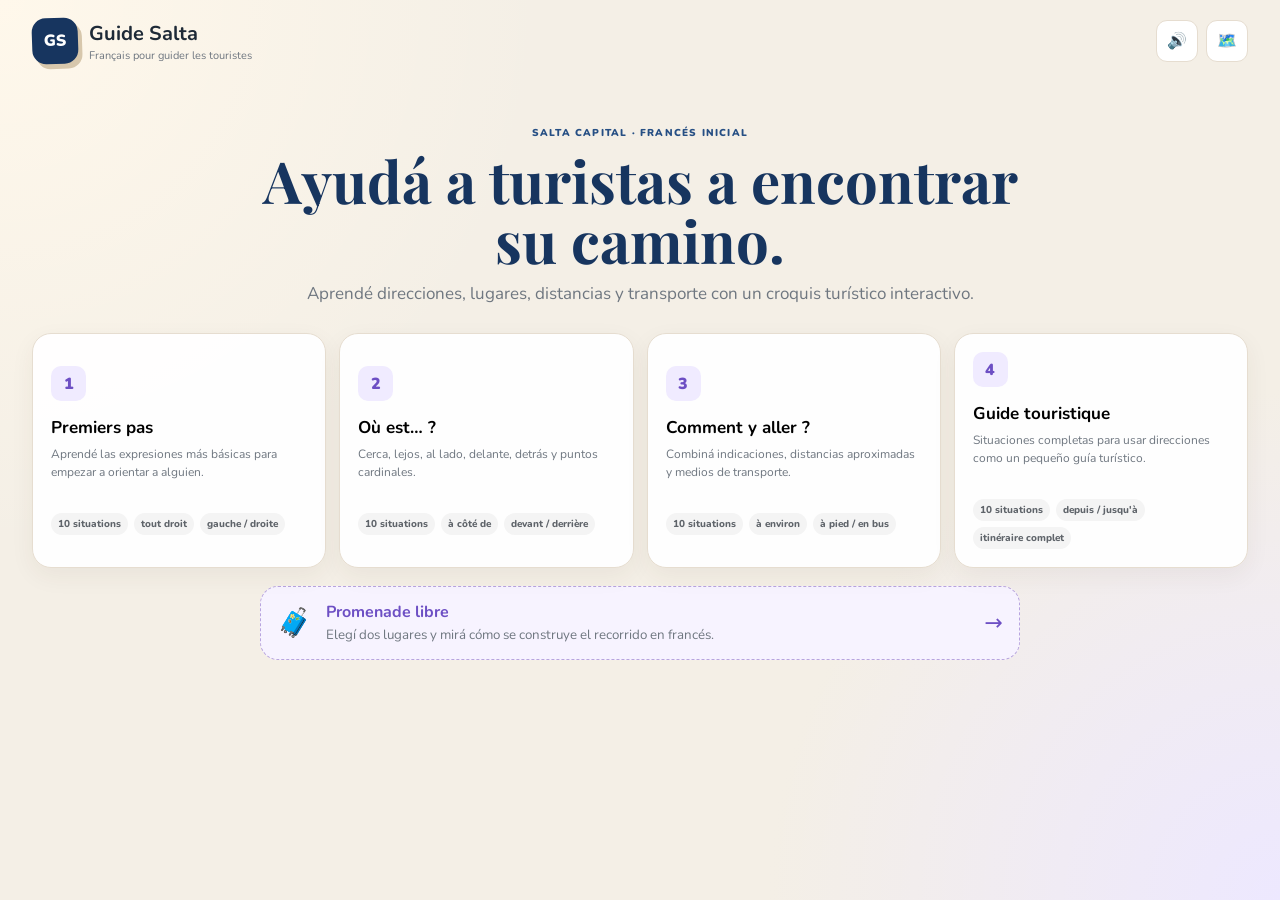
==== index.html @ bd531d29 "chore: organize Guide Salta at repository root" ====
<!doctype html>
<html lang="es">
<head>
  <meta charset="utf-8">
  <meta name="viewport" content="width=device-width,initial-scale=1">
  <meta name="theme-color" content="#f4efe6">
  <title>Guide Salta — Français pour touristes</title>
  <link rel="stylesheet" href="css/styles.css">
</head>
<body>
  <main class="app-shell">
    <header class="topbar">
      <a class="brand" href="index.html" aria-label="Guide Salta inicio">
        <span class="brand-mark">GS</span>
        <span>
          <strong>Guide Salta</strong>
          <small>Français pour guider les touristes</small>
        </span>
      </a>

      <div class="top-actions">
        <button class="icon-btn" id="audioSettingsBtn" title="Configurar pronunciación">🔊</button>
        <button class="icon-btn" id="exploreBtn" title="Explorar mapa">🗺️</button>
      </div>
    </header>

    <section id="homeScreen" class="home-screen">
      <div class="home-copy">
        <span class="eyebrow">SALTA CAPITAL · FRANCÉS INICIAL</span>
        <h1>Ayudá a turistas a encontrar su camino.</h1>
        <p>Aprendé direcciones, lugares, distancias y transporte con un croquis turístico interactivo.</p>
      </div>

      <div class="level-grid" id="levelGrid"></div>

      <button class="freewalk-card" id="freeWalkBtn">
        <span class="freewalk-icon">🧳</span>
        <span>
          <b>Promenade libre</b>
          <small>Elegí dos lugares y mirá cómo se construye el recorrido en francés.</small>
        </span>
        <span class="arrow">→</span>
      </button>
    </section>

    <section id="gameScreen" class="game-screen hidden">
      <div class="game-grid">
        <section class="map-panel card">
          <div class="map-toolbar">
            <div>
              <span class="mini-label">CROQUIS TURÍSTICO</span>
              <h2>Centro de Salta</h2>
            </div>
            <div class="map-toolbar-right">
              <span class="north">N ↑</span>
              <button class="soft-btn" id="resetMapBtn">Centrar</button>
            </div>
          </div>

          <div class="map-wrap" id="mapWrap">
            <object id="mapObject" data="assets/map/salta-centro.svg" type="image/svg+xml" aria-label="Croquis turístico de Salta"></object>

            <svg class="route-overlay" id="routeOverlay" viewBox="0 0 1000 760" preserveAspectRatio="none" aria-hidden="true">
              <polyline id="routeLine" points="" />
            </svg>

            <div class="suitcase-marker" id="suitcaseMarker">
              <span class="suitcase-bubble">🧳</span>
              <span class="suitcase-tag">Nous sommes ici</span>
            </div>

            <div class="destination-marker" id="destinationMarker">
              <span>★</span>
              <small>Destination</small>
            </div>
          </div>

          <div class="map-legend">
            <span><i class="legend-dot here"></i> Vous êtes ici</span>
            <span><i class="legend-dot dest"></i> Destination</span>
            <span><i class="legend-line"></i> Trajet</span>
          </div>

          <div class="walk-steps hidden" id="walkSteps">
            <div class="walk-steps-title">🚶 Recorrido</div>
            <div class="walk-steps-list" id="walkStepsList"></div>
          </div>
        </section>

        <aside class="quiz-panel card">
          <div class="quiz-head">
            <button class="back-btn" id="backHomeBtn">← Niveles</button>
            <span id="levelBadge" class="level-badge"></span>
          </div>

          <div class="progress-row">
            <div class="progress"><div id="progressFill"></div></div>
            <span id="progressText">1 / 10</span>
          </div>

          <section class="tourist-question">
            <div class="question-title-row">
              <span class="question-label">🗣️ LE TOURISTE</span>
              <button class="listen-btn" id="listenBtn">🔊 Escuchar</button>
            </div>
            <p id="questionText" class="question-text"></p>
            <button class="translation-toggle" id="translationToggle">🇪🇸 Ver traducción</button>
            <p id="translationText" class="translation-text hidden"></p>
          </section>

          <div class="mission-chips">
            <span class="mission-chip route-chip" id="routeChip"></span>
            <span class="mission-chip distance-chip" id="distanceChip"></span>
            <span class="mission-chip transport-chip" id="transportChip"></span>
            <span class="mission-chip proximity-chip" id="proximityChip"></span>
          </div>

          <section class="answer-area">
            <div class="answer-heading">
              <span>¿Qué le responderías?</span>
              <span id="scoreText">⭐ 0</span>
            </div>
            <div id="answers" class="answers"></div>
          </section>

          <div id="feedback" class="feedback">
            Mirá dónde está la valijita y dónde está el destino.
          </div>

          <div class="quiz-actions">
            <button class="soft-btn" id="hintBtn">💡 Pista</button>
            <button class="soft-btn" id="helpBtn">📖 Ayuda</button>
            <button class="primary-btn" id="nextBtn" disabled>Siguiente →</button>
          </div>
        </aside>
      </div>
    </section>

    <section id="freeWalkScreen" class="game-screen hidden">
      <div class="game-grid">
        <section class="map-panel card">
          <div class="map-toolbar">
            <div>
              <span class="mini-label">PROMENADE LIBRE</span>
              <h2>Explorá el centro</h2>
            </div>
            <button class="soft-btn" id="freeBackBtn">← Inicio</button>
          </div>

          <div class="map-wrap">
            <object data="assets/map/salta-centro.svg" type="image/svg+xml" aria-label="Croquis turístico de Salta"></object>
            <svg class="route-overlay" id="freeRouteOverlay" viewBox="0 0 1000 760" preserveAspectRatio="none" aria-hidden="true">
              <polyline id="freeRouteLine" points="" />
            </svg>
            <div class="suitcase-marker" id="freeSuitcase">
              <span class="suitcase-bubble">🧳</span>
              <span class="suitcase-tag">Départ</span>
            </div>
            <div class="destination-marker" id="freeDestination">
              <span>★</span><small>Arrivée</small>
            </div>
          </div>
        </section>

        <aside class="quiz-panel card free-panel">
          <span class="mini-label">CONSTRUIRE UN TRAJET</span>
          <h2>¿Desde dónde hasta dónde?</h2>
          <p class="muted">Elegí dos puntos y generamos una indicación sencilla en francés.</p>

          <label class="field-label" for="freeFrom">Depuis · Desde</label>
          <select id="freeFrom" class="select"></select>

          <label class="field-label" for="freeTo">Jusqu'à · Hasta</label>
          <select id="freeTo" class="select"></select>

          <button class="primary-btn full" id="buildRouteBtn">Construir recorrido</button>

          <div class="free-result hidden" id="freeResult">
            <span class="question-label">ITINÉRAIRE</span>
            <p id="freePhrase"></p>
            <div class="free-walk-steps" id="freeWalkSteps"></div>
            <div class="free-result-actions">
              <button class="listen-btn" id="freeListenBtn">🔊 Escuchar</button>
              <button class="soft-btn" id="freeSlowBtn">🐢 Más lento</button>
            </div>
          </div>

          <div class="tip-card">
            <b>Vocabulaire</b>
            <span><strong>depuis</strong> — desde</span>
            <span><strong>jusqu'à</strong> — hasta</span>
            <span><strong>tout droit</strong> — todo derecho</span>
            <span><strong>tournez</strong> — doble / gire</span>
          </div>
        </aside>
      </div>
    </section>
  </main>

  <!-- Modal ayuda contextual -->
  <dialog class="modal" id="helpModal">
    <form method="dialog" class="modal-card">
      <button class="modal-close" value="close" aria-label="Cerrar">×</button>
      <span class="mini-label">POUR CETTE MISSION</span>
      <h2>Ayuda rápida</h2>
      <div id="helpContent" class="help-list"></div>
      <button class="primary-btn full" value="close">Entendido</button>
    </form>
  </dialog>

  <!-- Modal explorar -->
  <dialog class="modal wide-modal" id="exploreModal">
    <form method="dialog" class="modal-card">
      <button class="modal-close" value="close" aria-label="Cerrar">×</button>
      <span class="mini-label">CARTE INTERACTIVE</span>
      <h2>Explorar lugares</h2>
      <p class="muted">Tocá un lugar para ver cómo ubicarlo en francés.</p>
      <div id="explorePlaces" class="explore-grid"></div>
      <div id="placeDetail" class="place-detail">
        Seleccioná un lugar.
      </div>
    </form>
  </dialog>

  <!-- Modal resultados -->
  <dialog class="modal" id="resultModal">
    <form method="dialog" class="modal-card result-card">
      <span class="result-icon">🧳</span>
      <span class="mini-label">MISSION ACCOMPLIE</span>
      <h2 id="resultTitle">Nivel terminado</h2>
      <div id="resultScore" class="big-score"></div>
      <div id="resultStars" class="result-stars"></div>
      <p id="resultCopy" class="muted"></p>
      <div class="result-actions">
        <button class="soft-btn" id="repeatBtn" value="cancel">↻ Repetir</button>
        <button class="primary-btn" id="nextLevelBtn" value="cancel">Siguiente nivel →</button>
      </div>
    </form>
  </dialog>

  <!-- Modal audio -->
  <dialog class="modal" id="audioModal">
    <form method="dialog" class="modal-card">
      <button class="modal-close" value="close" aria-label="Cerrar">×</button>
      <span class="mini-label">PRONONCIATION</span>
      <h2>Voz francesa</h2>
      <p id="audioStatus" class="audio-status"></p>
      <label class="field-label" for="voiceSelect">Voz detectada</label>
      <select id="voiceSelect" class="select"></select>
      <div class="audio-note">
        La app <b>no usa voces en español o inglés como reemplazo</b>. Si tu equipo no tiene una voz francesa, el botón Escuchar no reproducirá audio incorrecto.
      </div>
      <button class="primary-btn full" value="close">Guardar</button>
    </form>
  </dialog>

  <script src="js/data.js"></script>
  <script src="js/audio.js"></script>
  <script src="js/map.js"></script>
  <script src="js/app.js"></script>
</body>
</html>
---- css/styles.css ----
@import url('https://fonts.googleapis.com/css2?family=Nunito:wght@500;600;700;800;900&family=Playfair+Display:wght@700;800&display=swap');

:root{
  --bg:#f4efe6;
  --paper:#fffdf8;
  --card:#ffffff;
  --ink:#1e2a37;
  --muted:#6f7780;
  --line:#e6ddd0;
  --navy:#17355f;
  --navy2:#264f84;
  --blue:#e9f2ff;
  --blue-ink:#2b5a92;
  --green:#edf7e7;
  --green-ink:#3a6f36;
  --orange:#fff2df;
  --orange-ink:#9d5f22;
  --purple:#6d4fc4;
  --purple-soft:#f0ebff;
  --red:#bd4545;
  --red-soft:#fff0f0;
  --shadow:0 18px 50px rgba(73,55,34,.12);
}
*{box-sizing:border-box}
html,body{margin:0;min-height:100%;font-family:"Nunito",system-ui,sans-serif;color:var(--ink)}
body{
  background:
    radial-gradient(circle at 0 0,#fff8eb 0,transparent 34rem),
    radial-gradient(circle at 100% 100%,#ede8ff 0,transparent 32rem),
    var(--bg);
}
button,select{font:inherit}
button{cursor:pointer}
.hidden{display:none!important}
.app-shell{width:min(1280px,95vw);margin:auto;padding:18px 0 36px}
.topbar{display:flex;justify-content:space-between;align-items:center;margin-bottom:22px}
.brand{display:flex;align-items:center;gap:11px;text-decoration:none;color:inherit}
.brand-mark{
  width:46px;height:46px;display:grid;place-items:center;border-radius:14px;
  background:var(--navy);color:#fff;font-weight:900;transform:rotate(-2deg);
  box-shadow:4px 5px 0 #d7c7ac
}
.brand strong{display:block;font-size:20px}
.brand small{display:block;color:var(--muted);font-size:11px;margin-top:1px}
.top-actions{display:flex;gap:8px}
.icon-btn,.soft-btn,.listen-btn,.back-btn{
  border:1px solid var(--line);background:#fff;color:var(--ink);border-radius:11px;font-weight:800
}
.icon-btn{width:42px;height:42px}
.soft-btn{padding:9px 12px}
.listen-btn{padding:7px 10px;background:#fff;color:var(--navy);border-color:#cbd9ea}
.back-btn{padding:7px 10px;background:#faf7f1}
.primary-btn{
  border:0;background:var(--navy);color:#fff;border-radius:11px;padding:10px 14px;
  font-weight:900;box-shadow:0 6px 14px rgba(23,53,95,.16)
}
.primary-btn:disabled{opacity:.38;cursor:not-allowed;box-shadow:none}
.primary-btn.full{width:100%;margin-top:12px}

/* HOME */
.home-screen{padding:18px 0}
.home-copy{max-width:760px;margin:16px auto 28px;text-align:center}
.eyebrow,.mini-label{font-size:10px;letter-spacing:.12em;font-weight:900;color:var(--navy2)}
.home-copy h1{
  font-family:"Playfair Display",Georgia,serif;font-size:clamp(34px,5vw,58px);
  line-height:1.03;margin:9px 0 12px;color:var(--navy)
}
.home-copy p{color:var(--muted);font-size:17px;margin:0}
.level-grid{display:grid;grid-template-columns:repeat(4,1fr);gap:13px}
.level-card{
  border:1px solid var(--line);background:rgba(255,255,255,.95);border-radius:19px;padding:18px;
  text-align:left;box-shadow:0 8px 24px rgba(68,49,27,.06);transition:.16s
}
.level-card:hover{transform:translateY(-3px);box-shadow:var(--shadow);border-color:#c9bcea}
.level-number{display:inline-grid;place-items:center;width:35px;height:35px;border-radius:10px;background:var(--purple-soft);color:var(--purple);font-weight:900;margin-bottom:15px}
.level-card h3{font-size:17px;margin:0 0 6px}
.level-card p{font-size:12px;line-height:1.5;color:var(--muted);margin:0 0 14px;min-height:54px}
.level-meta{display:flex;gap:6px;flex-wrap:wrap}
.level-meta span{font-size:10px;font-weight:800;padding:4px 7px;border-radius:999px;background:#f4f4f4;color:#5f646a}
.freewalk-card{
  width:min(760px,100%);margin:18px auto 0;display:flex;align-items:center;gap:14px;
  border:1px dashed #b8a4df;background:#f7f3ff;border-radius:18px;padding:14px 16px;text-align:left;color:inherit
}
.freewalk-icon{font-size:28px}
.freewalk-card b{display:block;color:var(--purple)}
.freewalk-card small{color:var(--muted)}
.freewalk-card .arrow{margin-left:auto;font-size:22px;color:var(--purple)}

/* GAME */
.game-grid{display:grid;grid-template-columns:minmax(0,1.18fr) minmax(360px,.82fr);gap:16px}
.card{background:rgba(255,255,255,.97);border:1px solid rgba(255,255,255,.9);border-radius:22px;box-shadow:var(--shadow)}
.map-panel{padding:14px;min-width:0}
.map-toolbar{display:flex;align-items:center;justify-content:space-between;gap:10px;margin:2px 2px 10px}
.map-toolbar h2{margin:3px 0 0;font-family:"Playfair Display",Georgia,serif;color:var(--navy);font-size:22px}
.map-toolbar-right{display:flex;align-items:center;gap:7px}
.north{font-weight:900;color:var(--navy);background:#f5f0e6;padding:7px 9px;border-radius:9px}
.map-wrap{
  position:relative;width:100%;aspect-ratio:1000/760;border-radius:18px;overflow:hidden;
  border:2px solid #d6c4a8;background:#f2eadb
}
.map-wrap object{display:block;width:100%;height:100%;pointer-events:none}
.route-overlay{position:absolute;inset:0;width:100%;height:100%;pointer-events:none;z-index:5}
.route-overlay polyline{
  fill:none;stroke:#6947ce;stroke-width:10;stroke-linecap:round;stroke-linejoin:round;
  stroke-dasharray:18 13;filter:drop-shadow(0 0 2px rgba(255,255,255,.95));
  opacity:0;transition:opacity .2s
}
.route-overlay polyline.visible{opacity:.92;animation:dash 1s linear infinite}
@keyframes dash{to{stroke-dashoffset:-31}}
.suitcase-marker,.destination-marker{
  position:absolute;z-index:10;transform:translate(-50%,-50%);pointer-events:none
}
.suitcase-bubble{
  width:44px;height:44px;display:grid;place-items:center;background:#263447;color:white;
  border:3px solid #fff;border-radius:50%;font-size:23px;box-shadow:0 6px 15px rgba(0,0,0,.24)
}
.suitcase-tag{
  display:block;position:absolute;left:50%;bottom:49px;transform:translateX(-50%);
  background:#263447;color:#fff;border-radius:8px;padding:4px 7px;font-size:10px;font-weight:900;white-space:nowrap
}
.destination-marker span{
  width:38px;height:38px;display:grid;place-items:center;background:var(--purple);color:#fff;
  border:3px solid #fff;border-radius:50%;box-shadow:0 6px 14px rgba(0,0,0,.2);font-size:18px
}
.destination-marker small{
  position:absolute;left:50%;top:42px;transform:translateX(-50%);background:#fff;color:var(--purple);
  border:1px solid #d9cff8;border-radius:8px;padding:3px 6px;font-size:9px;font-weight:900;white-space:nowrap
}
.map-legend{display:flex;gap:14px;flex-wrap:wrap;color:var(--muted);font-size:10px;font-weight:800;padding:9px 4px 1px}
.legend-dot{display:inline-block;width:9px;height:9px;border-radius:50%;margin-right:4px}
.legend-dot.here{background:#263447}.legend-dot.dest{background:var(--purple)}
.legend-line{display:inline-block;width:18px;border-top:3px dashed var(--purple);margin:0 4px 2px 0}

.quiz-panel{padding:17px;min-width:0}
.quiz-head{display:flex;justify-content:space-between;align-items:center;margin-bottom:10px}
.level-badge{font-size:10px;font-weight:900;color:var(--purple);background:var(--purple-soft);border-radius:999px;padding:6px 8px}
.progress-row{display:flex;align-items:center;gap:9px;margin-bottom:12px}
.progress{height:8px;background:#eee8df;border-radius:999px;overflow:hidden;flex:1}
.progress>div{height:100%;background:linear-gradient(90deg,var(--navy2),#7c65c9);width:0;transition:.25s}
.progress-row>span{font-size:11px;color:var(--muted);font-weight:900}
.tourist-question{background:var(--purple-soft);border:1px solid #ded2ff;border-radius:16px;padding:13px;margin-bottom:10px}
.question-title-row{display:flex;justify-content:space-between;gap:8px;align-items:center}
.question-label{font-size:10px;font-weight:900;letter-spacing:.08em;color:#6345b6}
.question-text{font-size:19px;line-height:1.36;font-weight:900;margin:9px 0 6px}
.translation-toggle{border:0;background:transparent;color:#746889;padding:0;font-size:11px;font-weight:800}
.translation-text{font-size:12px;color:#665c73;margin:7px 0 0}
.mission-chips{display:flex;gap:6px;flex-wrap:wrap;margin-bottom:11px}
.mission-chip{border-radius:999px;padding:6px 9px;font-size:10px;font-weight:900}
.route-chip{background:#eaf8ec;color:#356d3b}
.distance-chip{background:var(--blue);color:var(--blue-ink)}
.transport-chip{background:var(--orange);color:var(--orange-ink)}
.proximity-chip{background:#f2f2f2;color:#5d6267}
.answer-area{border:1px solid #d8e5f5;background:#f7fbff;border-radius:16px;padding:12px}
.answer-heading{display:flex;justify-content:space-between;align-items:center;font-size:12px;font-weight:900;color:var(--blue-ink);margin-bottom:8px}
.answers{display:grid;gap:8px}
.answer-btn{
  width:100%;border:2px solid #dce7f4;background:white;border-radius:12px;padding:11px 12px;
  text-align:left;line-height:1.38;color:var(--ink);transition:.14s
}
.answer-btn:hover:not(:disabled){border-color:#7e9ec4;transform:translateY(-1px)}
.answer-btn.correct{background:#eff9ef;border-color:#74ba78}
.answer-btn.wrong{background:var(--red-soft);border-color:#e38b8b}
.answer-btn:disabled{cursor:default}
.word-answer{display:flex;gap:8px;flex-wrap:wrap}
.word-answer .answer-btn{width:auto;min-width:76px;text-align:center}
.feedback{margin-top:10px;border:1px dashed #d6cec3;background:#fbfaf7;border-radius:12px;padding:9px 11px;min-height:42px;font-size:12px;line-height:1.45}
.feedback.good{background:#eff9ef;border-style:solid;border-color:#9bd19e}
.feedback.bad{background:#fff1f1;border-style:solid;border-color:#e9aaaa}
.quiz-actions{display:flex;gap:7px;align-items:center;margin-top:10px}
.quiz-actions .primary-btn{margin-left:auto}
.muted{color:var(--muted)}
.free-panel h2{margin:5px 0 5px;color:var(--navy);font-family:"Playfair Display",Georgia,serif}
.field-label{display:block;font-size:10px;font-weight:900;color:var(--navy2);margin:13px 0 5px;text-transform:uppercase;letter-spacing:.06em}
.select{width:100%;border:1px solid var(--line);background:#fff;border-radius:11px;padding:10px}
.free-result{margin-top:15px;background:var(--purple-soft);border:1px solid #ddd0ff;border-radius:15px;padding:13px}
.free-result p{font-size:17px;font-weight:900;line-height:1.45;margin:8px 0 10px}
.free-result-actions{display:flex;gap:7px}
.tip-card{margin-top:13px;background:#fff8e9;border:1px solid #efddb4;border-radius:14px;padding:12px;display:grid;gap:5px;font-size:11px}
.tip-card b{color:#8c6024;margin-bottom:2px}
.tip-card strong{color:#6d4b1f}

/* MODALS */
.modal{border:0;background:transparent;padding:14px;max-width:none}
.modal::backdrop{background:rgba(23,28,37,.54);backdrop-filter:blur(3px)}
.modal-card{
  position:relative;width:min(480px,92vw);max-height:88vh;overflow:auto;background:var(--paper);
  border:1px solid #e6dac8;border-radius:20px;padding:20px;box-shadow:0 28px 70px rgba(0,0,0,.23)
}
.wide-modal .modal-card{width:min(760px,94vw)}
.modal-card h2{font-family:"Playfair Display",Georgia,serif;color:var(--navy);margin:5px 0 10px}
.modal-close{
  position:absolute;right:12px;top:10px;border:0;background:#f0ece5;border-radius:50%;
  width:32px;height:32px;font-size:20px
}
.help-list{display:grid;gap:7px;margin:13px 0 16px}
.help-item{background:#fff;border:1px solid #eadfcf;border-radius:11px;padding:9px 10px;font-size:12px}
.help-item b{display:block;color:var(--navy);font-size:13px;margin-bottom:2px}
.explore-grid{display:grid;grid-template-columns:repeat(3,1fr);gap:8px}
.explore-place{border:1px solid var(--line);background:#fff;border-radius:12px;padding:10px;text-align:left;font-size:11px;font-weight:800}
.explore-place:hover{border-color:#bfaee7;background:#faf7ff}
.place-detail{margin-top:11px;background:#f4f0e8;border-radius:13px;padding:13px;min-height:72px;font-size:12px;line-height:1.5}
.place-detail b{display:block;color:var(--navy);font-size:14px;margin-bottom:3px}
.result-card{text-align:center}
.result-icon{font-size:36px}
.big-score{font-size:42px;font-weight:900;color:var(--purple);margin-top:7px}
.result-stars{font-size:27px;margin:4px 0}
.result-actions{display:flex;gap:8px;justify-content:center;margin-top:15px}
.audio-status{font-size:12px;line-height:1.5;background:#f2f6fb;border-radius:12px;padding:10px}
.audio-note{font-size:11px;line-height:1.45;color:var(--muted);margin-top:10px;background:#faf8f3;border-radius:10px;padding:9px}

@media(max-width:1000px){
  .level-grid{grid-template-columns:1fr 1fr}
  .game-grid{grid-template-columns:1fr}
  .quiz-panel{order:-1}
}
@media(max-width:620px){
  .app-shell{width:97vw;padding-top:10px}
  .brand small{display:none}
  .level-grid{grid-template-columns:1fr}
  .home-copy{margin-top:8px}
  .home-copy h1{font-size:38px}
  .game-grid{gap:10px}
  .map-panel,.quiz-panel{padding:11px}
  .map-wrap{border-radius:13px}
  .question-text{font-size:17px}
  .suitcase-bubble{width:38px;height:38px;font-size:20px}
  .suitcase-tag{bottom:43px}
  .destination-marker span{width:34px;height:34px}
  .quiz-actions{flex-wrap:wrap}
  .quiz-actions .primary-btn{margin-left:0;width:100%}
  .explore-grid{grid-template-columns:1fr 1fr}
}

/* Recorrido didáctico: se muestra únicamente después de resolver */
.walk-steps{
  margin-top:8px;
  border:1px solid #ddd2f5;
  background:#f8f5ff;
  border-radius:13px;
  padding:9px 10px;
}
.walk-steps-title{
  color:var(--purple);
  font-size:10px;
  font-weight:900;
  letter-spacing:.06em;
  text-transform:uppercase;
  margin-bottom:6px;
}
.walk-steps-list,.free-walk-steps{
  display:flex;
  gap:6px;
  flex-wrap:wrap;
}
.walk-step{
  display:flex;
  align-items:center;
  gap:6px;
  background:#fff;
  border:1px solid #e5ddf5;
  border-radius:10px;
  padding:6px 8px;
  font-size:10px;
  line-height:1.25;
}
.walk-step-num{
  width:20px;height:20px;flex:0 0 20px;
  border-radius:50%;
  display:grid;place-items:center;
  background:var(--purple);
  color:#fff;
  font-size:9px;
  font-weight:900;
}
.walk-step b{display:block;color:#3f2c7d;font-size:10px}
.walk-step small{display:block;color:var(--muted);font-size:9px;margin-top:1px}
.free-walk-steps{margin:9px 0 11px}
.free-walk-steps .walk-step{width:100%}

/* Los cruces tienen una marca visual levemente distinta */
.walk-step.crossing{background:#fff8e9;border-color:#ecd7a7}
.walk-step.crossing .walk-step-num{background:#a56a24}
.walk-step.place-cross{background:#eef8e9;border-color:#c8dfbd}
.walk-step.place-cross .walk-step-num{background:#4f7c43}

@media(max-width:620px){
  .walk-steps-list{display:grid;grid-template-columns:1fr}
  .walk-step{width:100%}
}
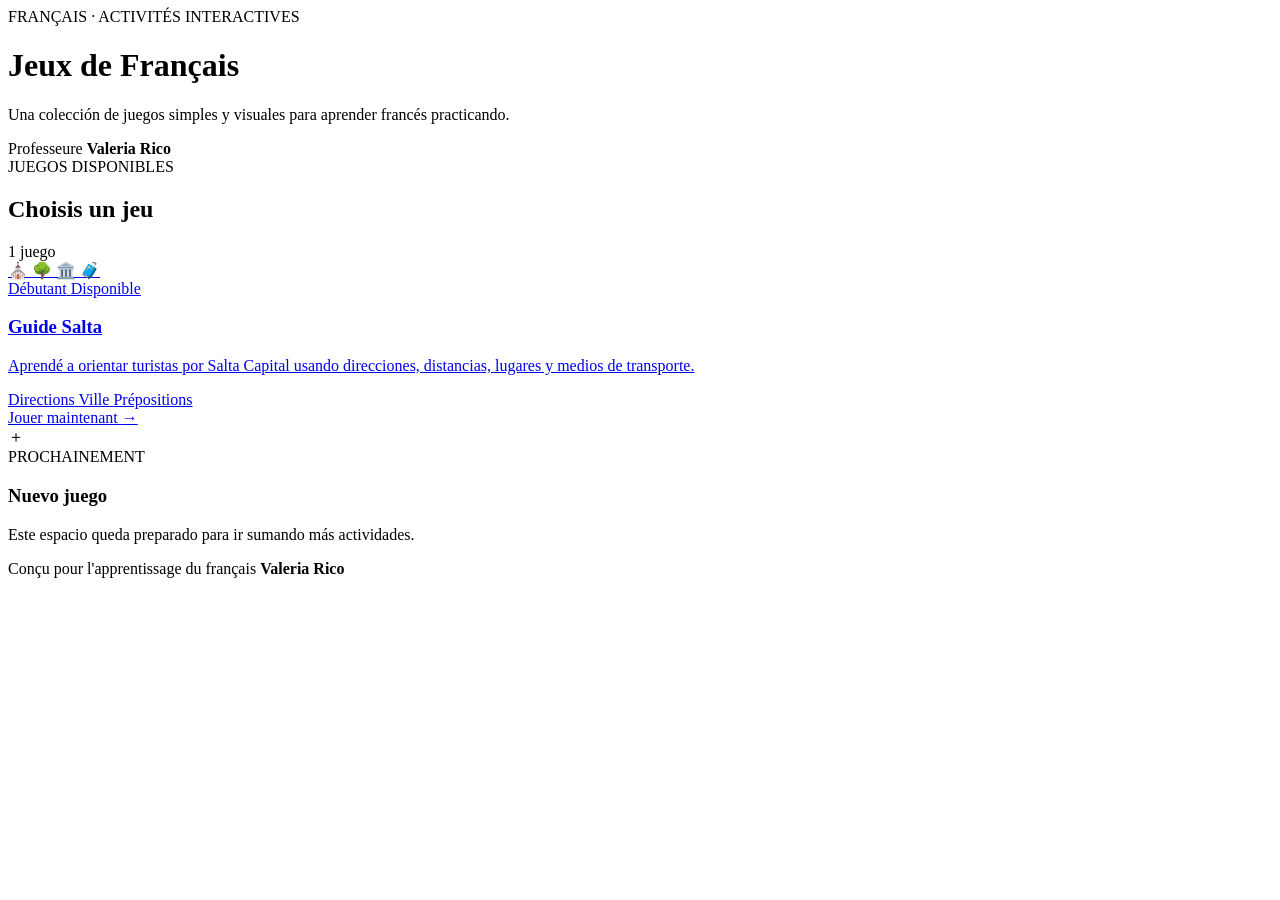
==== commit a9177652: "Add French games lobby for Valeria Rico" ====
--- a/index.html
+++ b/index.html
@@ -3,260 +3,79 @@
 <head>
   <meta charset="utf-8">
   <meta name="viewport" content="width=device-width,initial-scale=1">
-  <meta name="theme-color" content="#f4efe6">
-  <title>Guide Salta — Français pour touristes</title>
-  <link rel="stylesheet" href="css/styles.css">
+  <meta name="theme-color" content="#f5efe7">
+  <title>Jeux de Français — Valeria Rico</title>
+  <link rel="stylesheet" href="lobby.css">
 </head>
 <body>
-  <main class="app-shell">
-    <header class="topbar">
-      <a class="brand" href="index.html" aria-label="Guide Salta inicio">
-        <span class="brand-mark">GS</span>
-        <span>
-          <strong>Guide Salta</strong>
-          <small>Français pour guider les touristes</small>
-        </span>
-      </a>
-
-      <div class="top-actions">
-        <button class="icon-btn" id="audioSettingsBtn" title="Configurar pronunciación">🔊</button>
-        <button class="icon-btn" id="exploreBtn" title="Explorar mapa">🗺️</button>
+  <main class="lobby-shell">
+    <header class="lobby-header">
+      <div>
+        <span class="eyebrow">FRANÇAIS · ACTIVITÉS INTERACTIVES</span>
+        <h1>Jeux de Français</h1>
+        <p class="subtitle">Una colección de juegos simples y visuales para aprender francés practicando.</p>
+      </div>
+      <div class="author-card">
+        <span class="author-label">Professeure</span>
+        <strong>Valeria Rico</strong>
       </div>
     </header>
 
-    <section id="homeScreen" class="home-screen">
-      <div class="home-copy">
-        <span class="eyebrow">SALTA CAPITAL · FRANCÉS INICIAL</span>
-        <h1>Ayudá a turistas a encontrar su camino.</h1>
-        <p>Aprendé direcciones, lugares, distancias y transporte con un croquis turístico interactivo.</p>
+    <section class="games-section" aria-labelledby="gamesTitle">
+      <div class="section-heading">
+        <div>
+          <span class="eyebrow">JUEGOS DISPONIBLES</span>
+          <h2 id="gamesTitle">Choisis un jeu</h2>
+        </div>
+        <span class="game-count">1 juego</span>
       </div>
 
-      <div class="level-grid" id="levelGrid"></div>
+      <div class="games-grid">
+        <a class="game-card featured" href="guide-salta-frances/index.html">
+          <div class="game-visual">
+            <span class="map-line line-a"></span>
+            <span class="map-line line-b"></span>
+            <span class="map-line line-c"></span>
+            <span class="place place-a">⛪</span>
+            <span class="place place-b">🌳</span>
+            <span class="place place-c">🏛️</span>
+            <span class="suitcase">🧳</span>
+          </div>
 
-      <button class="freewalk-card" id="freeWalkBtn">
-        <span class="freewalk-icon">🧳</span>
-        <span>
-          <b>Promenade libre</b>
-          <small>Elegí dos lugares y mirá cómo se construye el recorrido en francés.</small>
-        </span>
-        <span class="arrow">→</span>
-      </button>
-    </section>
-
-    <section id="gameScreen" class="game-screen hidden">
-      <div class="game-grid">
-        <section class="map-panel card">
-          <div class="map-toolbar">
-            <div>
-              <span class="mini-label">CROQUIS TURÍSTICO</span>
-              <h2>Centro de Salta</h2>
+          <div class="game-content">
+            <div class="game-topline">
+              <span class="level-pill">Débutant</span>
+              <span class="status-pill">Disponible</span>
             </div>
-            <div class="map-toolbar-right">
-              <span class="north">N ↑</span>
-              <button class="soft-btn" id="resetMapBtn">Centrar</button>
+            <h3>Guide Salta</h3>
+            <p>Aprendé a orientar turistas por Salta Capital usando direcciones, distancias, lugares y medios de transporte.</p>
+            <div class="tags">
+              <span>Directions</span>
+              <span>Ville</span>
+              <span>Prépositions</span>
+            </div>
+            <div class="play-row">
+              <span>Jouer maintenant</span>
+              <span class="arrow">→</span>
             </div>
           </div>
+        </a>
 
-          <div class="map-wrap" id="mapWrap">
-            <object id="mapObject" data="assets/map/salta-centro.svg" type="image/svg+xml" aria-label="Croquis turístico de Salta"></object>
-
-            <svg class="route-overlay" id="routeOverlay" viewBox="0 0 1000 760" preserveAspectRatio="none" aria-hidden="true">
-              <polyline id="routeLine" points="" />
-            </svg>
-
-            <div class="suitcase-marker" id="suitcaseMarker">
-              <span class="suitcase-bubble">🧳</span>
-              <span class="suitcase-tag">Nous sommes ici</span>
-            </div>
-
-            <div class="destination-marker" id="destinationMarker">
-              <span>★</span>
-              <small>Destination</small>
-            </div>
+        <article class="game-card coming-soon" aria-disabled="true">
+          <div class="coming-icon">＋</div>
+          <div>
+            <span class="eyebrow">PROCHAINEMENT</span>
+            <h3>Nuevo juego</h3>
+            <p>Este espacio queda preparado para ir sumando más actividades.</p>
           </div>
-
-          <div class="map-legend">
-            <span><i class="legend-dot here"></i> Vous êtes ici</span>
-            <span><i class="legend-dot dest"></i> Destination</span>
-            <span><i class="legend-line"></i> Trajet</span>
-          </div>
-
-          <div class="walk-steps hidden" id="walkSteps">
-            <div class="walk-steps-title">🚶 Recorrido</div>
-            <div class="walk-steps-list" id="walkStepsList"></div>
-          </div>
-        </section>
-
-        <aside class="quiz-panel card">
-          <div class="quiz-head">
-            <button class="back-btn" id="backHomeBtn">← Niveles</button>
-            <span id="levelBadge" class="level-badge"></span>
-          </div>
-
-          <div class="progress-row">
-            <div class="progress"><div id="progressFill"></div></div>
-            <span id="progressText">1 / 10</span>
-          </div>
-
-          <section class="tourist-question">
-            <div class="question-title-row">
-              <span class="question-label">🗣️ LE TOURISTE</span>
-              <button class="listen-btn" id="listenBtn">🔊 Escuchar</button>
-            </div>
-            <p id="questionText" class="question-text"></p>
-            <button class="translation-toggle" id="translationToggle">🇪🇸 Ver traducción</button>
-            <p id="translationText" class="translation-text hidden"></p>
-          </section>
-
-          <div class="mission-chips">
-            <span class="mission-chip route-chip" id="routeChip"></span>
-            <span class="mission-chip distance-chip" id="distanceChip"></span>
-            <span class="mission-chip transport-chip" id="transportChip"></span>
-            <span class="mission-chip proximity-chip" id="proximityChip"></span>
-          </div>
-
-          <section class="answer-area">
-            <div class="answer-heading">
-              <span>¿Qué le responderías?</span>
-              <span id="scoreText">⭐ 0</span>
-            </div>
-            <div id="answers" class="answers"></div>
-          </section>
-
-          <div id="feedback" class="feedback">
-            Mirá dónde está la valijita y dónde está el destino.
-          </div>
-
-          <div class="quiz-actions">
-            <button class="soft-btn" id="hintBtn">💡 Pista</button>
-            <button class="soft-btn" id="helpBtn">📖 Ayuda</button>
-            <button class="primary-btn" id="nextBtn" disabled>Siguiente →</button>
-          </div>
-        </aside>
+        </article>
       </div>
     </section>
 
-    <section id="freeWalkScreen" class="game-screen hidden">
-      <div class="game-grid">
-        <section class="map-panel card">
-          <div class="map-toolbar">
-            <div>
-              <span class="mini-label">PROMENADE LIBRE</span>
-              <h2>Explorá el centro</h2>
-            </div>
-            <button class="soft-btn" id="freeBackBtn">← Inicio</button>
-          </div>
-
-          <div class="map-wrap">
-            <object data="assets/map/salta-centro.svg" type="image/svg+xml" aria-label="Croquis turístico de Salta"></object>
-            <svg class="route-overlay" id="freeRouteOverlay" viewBox="0 0 1000 760" preserveAspectRatio="none" aria-hidden="true">
-              <polyline id="freeRouteLine" points="" />
-            </svg>
-            <div class="suitcase-marker" id="freeSuitcase">
-              <span class="suitcase-bubble">🧳</span>
-              <span class="suitcase-tag">Départ</span>
-            </div>
-            <div class="destination-marker" id="freeDestination">
-              <span>★</span><small>Arrivée</small>
-            </div>
-          </div>
-        </section>
-
-        <aside class="quiz-panel card free-panel">
-          <span class="mini-label">CONSTRUIRE UN TRAJET</span>
-          <h2>¿Desde dónde hasta dónde?</h2>
-          <p class="muted">Elegí dos puntos y generamos una indicación sencilla en francés.</p>
-
-          <label class="field-label" for="freeFrom">Depuis · Desde</label>
-          <select id="freeFrom" class="select"></select>
-
-          <label class="field-label" for="freeTo">Jusqu'à · Hasta</label>
-          <select id="freeTo" class="select"></select>
-
-          <button class="primary-btn full" id="buildRouteBtn">Construir recorrido</button>
-
-          <div class="free-result hidden" id="freeResult">
-            <span class="question-label">ITINÉRAIRE</span>
-            <p id="freePhrase"></p>
-            <div class="free-walk-steps" id="freeWalkSteps"></div>
-            <div class="free-result-actions">
-              <button class="listen-btn" id="freeListenBtn">🔊 Escuchar</button>
-              <button class="soft-btn" id="freeSlowBtn">🐢 Más lento</button>
-            </div>
-          </div>
-
-          <div class="tip-card">
-            <b>Vocabulaire</b>
-            <span><strong>depuis</strong> — desde</span>
-            <span><strong>jusqu'à</strong> — hasta</span>
-            <span><strong>tout droit</strong> — todo derecho</span>
-            <span><strong>tournez</strong> — doble / gire</span>
-          </div>
-        </aside>
-      </div>
-    </section>
+    <footer>
+      <span>Conçu pour l'apprentissage du français</span>
+      <strong>Valeria Rico</strong>
+    </footer>
   </main>
-
-  <!-- Modal ayuda contextual -->
-  <dialog class="modal" id="helpModal">
-    <form method="dialog" class="modal-card">
-      <button class="modal-close" value="close" aria-label="Cerrar">×</button>
-      <span class="mini-label">POUR CETTE MISSION</span>
-      <h2>Ayuda rápida</h2>
-      <div id="helpContent" class="help-list"></div>
-      <button class="primary-btn full" value="close">Entendido</button>
-    </form>
-  </dialog>
-
-  <!-- Modal explorar -->
-  <dialog class="modal wide-modal" id="exploreModal">
-    <form method="dialog" class="modal-card">
-      <button class="modal-close" value="close" aria-label="Cerrar">×</button>
-      <span class="mini-label">CARTE INTERACTIVE</span>
-      <h2>Explorar lugares</h2>
-      <p class="muted">Tocá un lugar para ver cómo ubicarlo en francés.</p>
-      <div id="explorePlaces" class="explore-grid"></div>
-      <div id="placeDetail" class="place-detail">
-        Seleccioná un lugar.
-      </div>
-    </form>
-  </dialog>
-
-  <!-- Modal resultados -->
-  <dialog class="modal" id="resultModal">
-    <form method="dialog" class="modal-card result-card">
-      <span class="result-icon">🧳</span>
-      <span class="mini-label">MISSION ACCOMPLIE</span>
-      <h2 id="resultTitle">Nivel terminado</h2>
-      <div id="resultScore" class="big-score"></div>
-      <div id="resultStars" class="result-stars"></div>
-      <p id="resultCopy" class="muted"></p>
-      <div class="result-actions">
-        <button class="soft-btn" id="repeatBtn" value="cancel">↻ Repetir</button>
-        <button class="primary-btn" id="nextLevelBtn" value="cancel">Siguiente nivel →</button>
-      </div>
-    </form>
-  </dialog>
-
-  <!-- Modal audio -->
-  <dialog class="modal" id="audioModal">
-    <form method="dialog" class="modal-card">
-      <button class="modal-close" value="close" aria-label="Cerrar">×</button>
-      <span class="mini-label">PRONONCIATION</span>
-      <h2>Voz francesa</h2>
-      <p id="audioStatus" class="audio-status"></p>
-      <label class="field-label" for="voiceSelect">Voz detectada</label>
-      <select id="voiceSelect" class="select"></select>
-      <div class="audio-note">
-        La app <b>no usa voces en español o inglés como reemplazo</b>. Si tu equipo no tiene una voz francesa, el botón Escuchar no reproducirá audio incorrecto.
-      </div>
-      <button class="primary-btn full" value="close">Guardar</button>
-    </form>
-  </dialog>
-
-  <script src="js/data.js"></script>
-  <script src="js/audio.js"></script>
-  <script src="js/map.js"></script>
-  <script src="js/app.js"></script>
 </body>
 </html>
